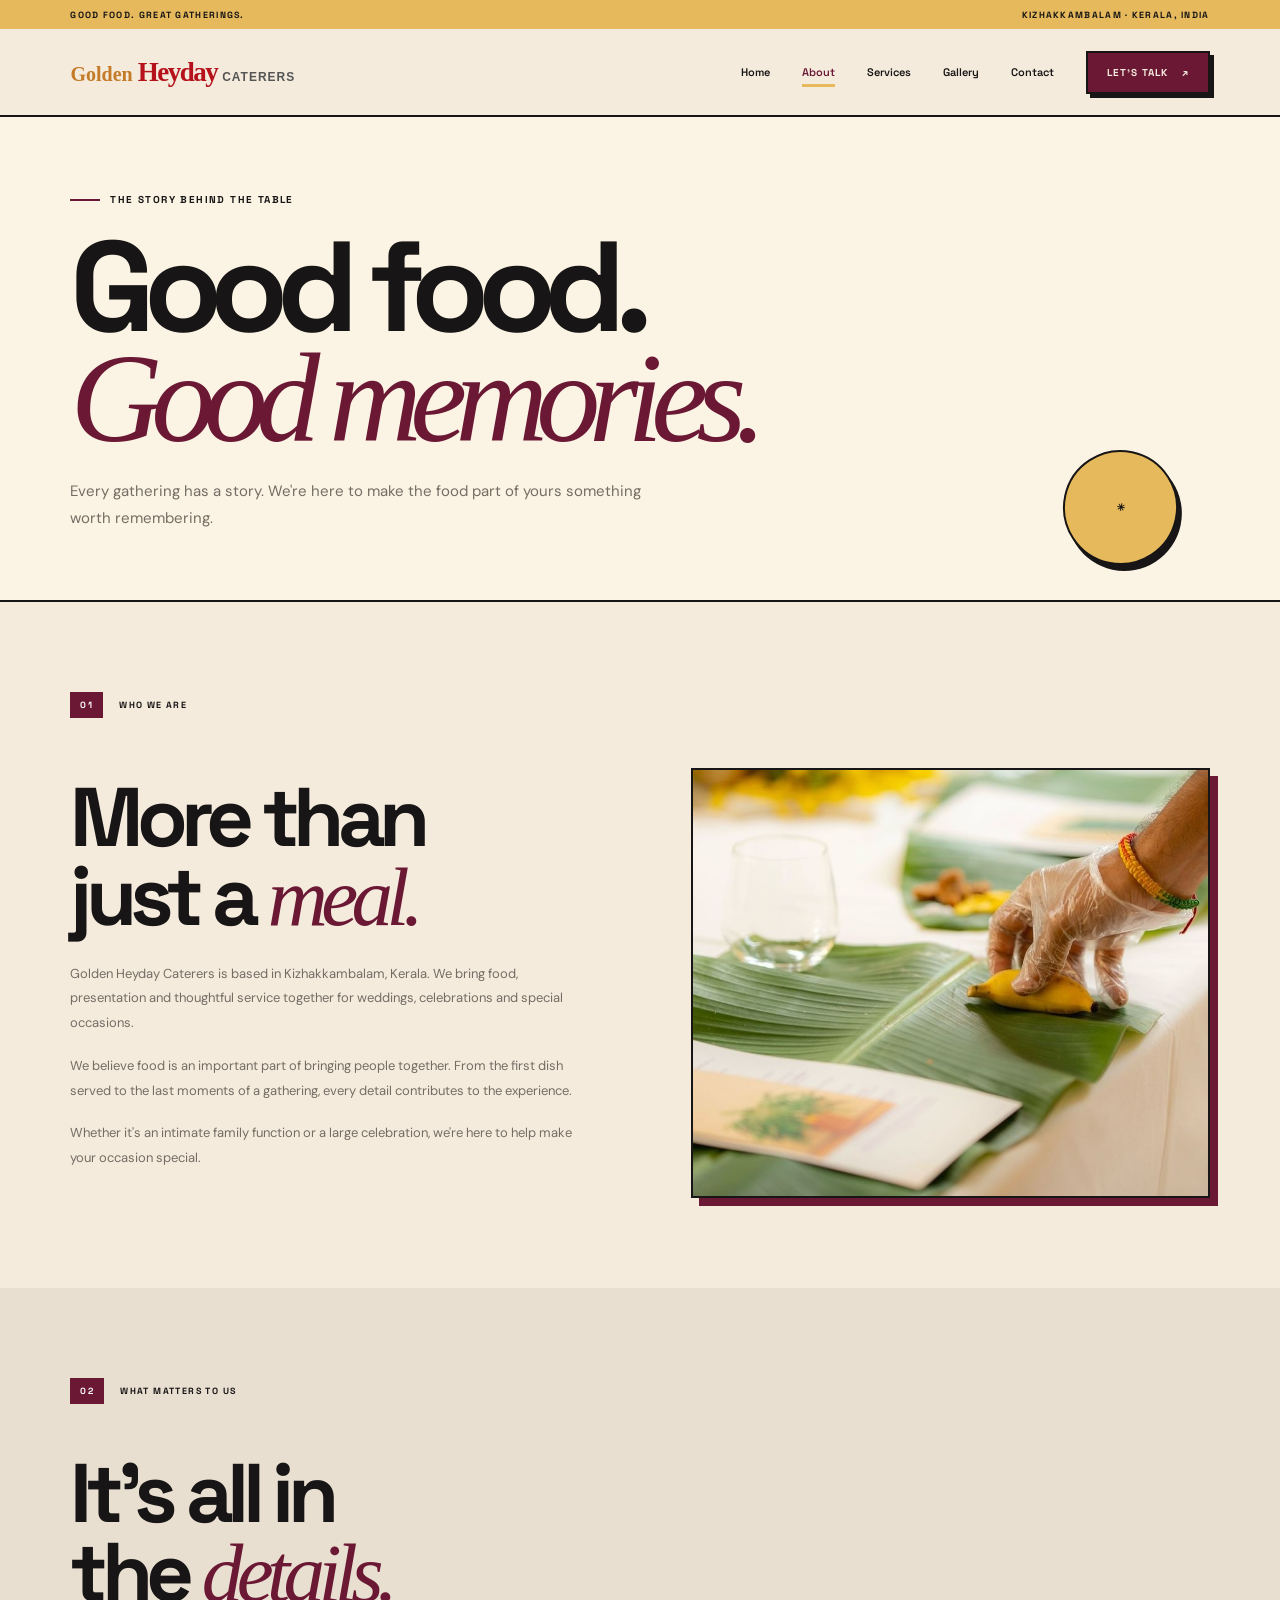
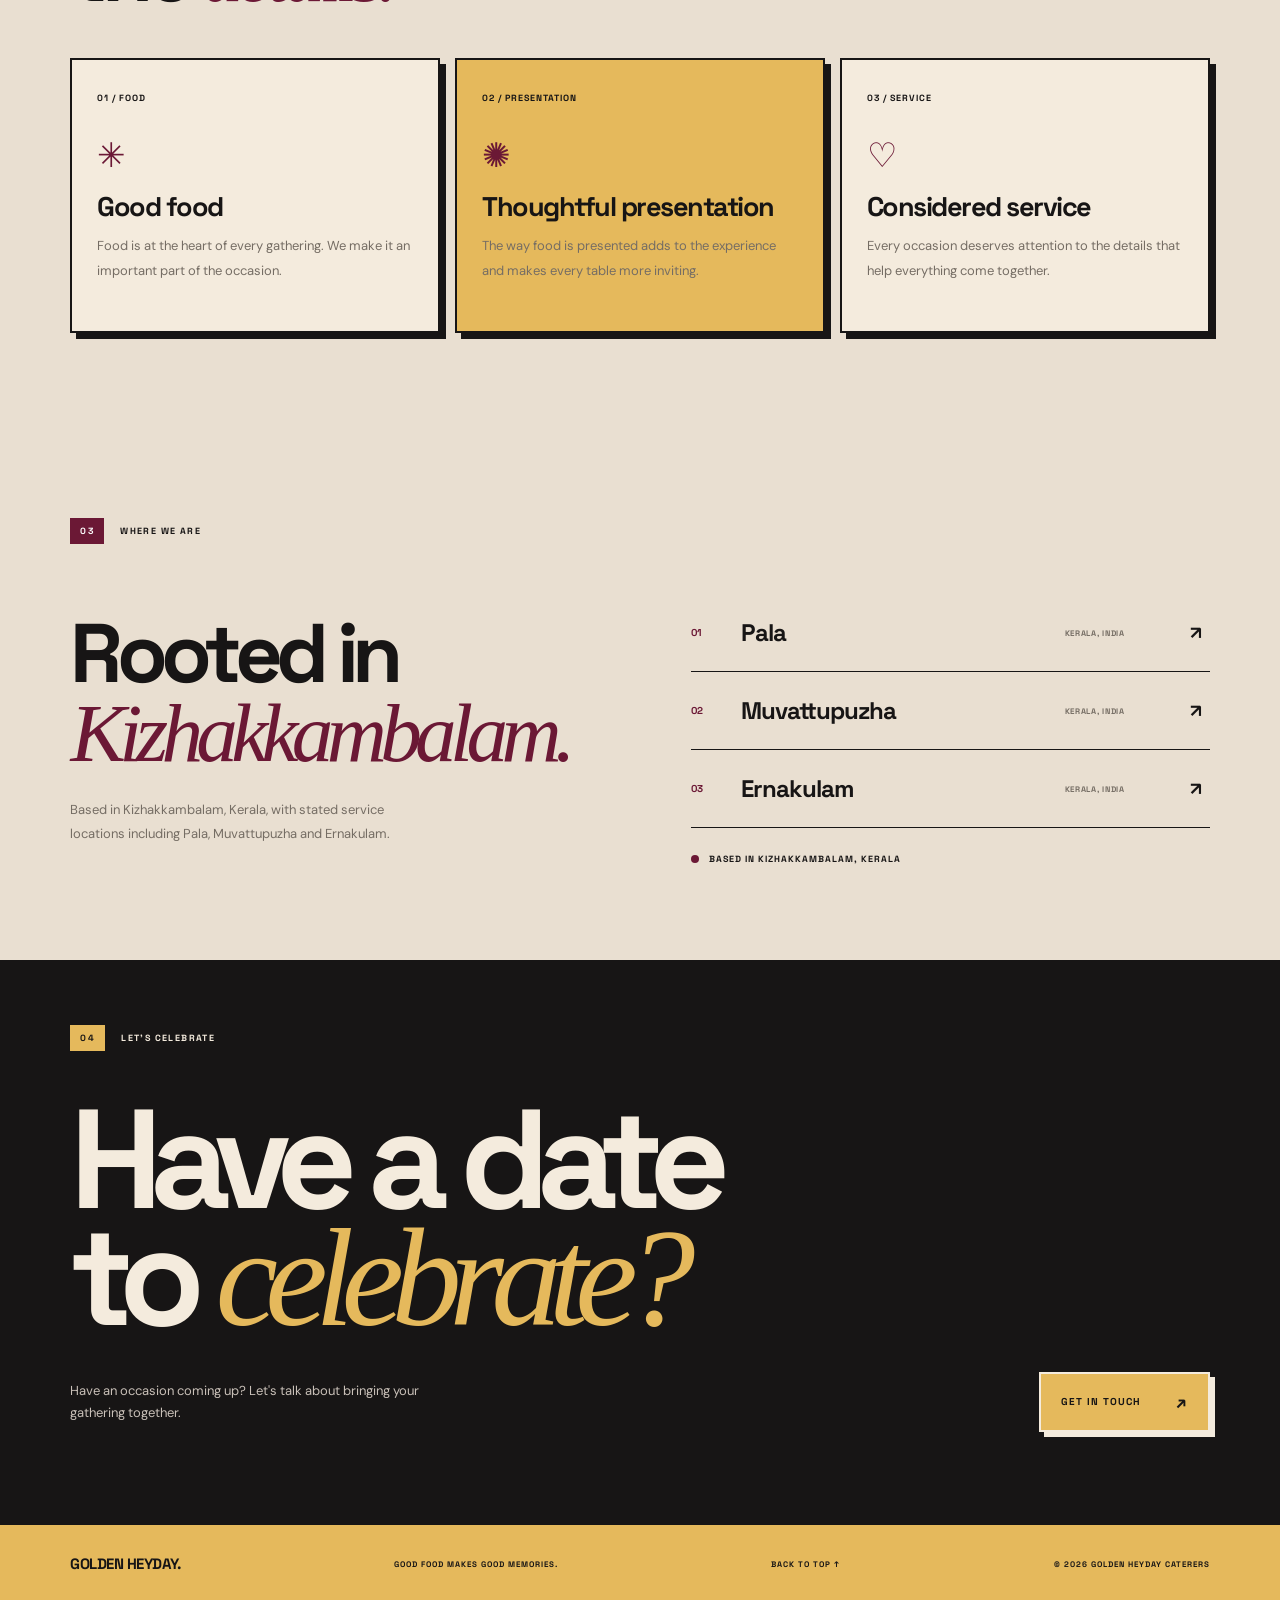
==== about.html @ 14d5cf09 "Initial commit" ====
<!DOCTYPE html>
<html lang="en">
<head>
  <meta charset="UTF-8">
  <meta name="viewport" content="width=device-width, initial-scale=1.0">
  <meta name="description" content="Get to know Golden Heyday Caterers, based in Kizhakkambalam, Kerala.">
  <title>About Us | Golden Heyday Caterers</title>

  <link rel="preconnect" href="https://fonts.googleapis.com">
  <link rel="preconnect" href="https://fonts.gstatic.com" crossorigin>
  <link href="https://fonts.googleapis.com/css2?family=Bree+Serif&family=DM+Sans:wght@400;500;600;700&family=Space+Grotesk:wght@400;500;600;700&display=swap" rel="stylesheet">
  <link rel="stylesheet" href="css/style.css">
</head>
<body>

  <div class="announcement-bar">
    <span>GOOD FOOD. GREAT GATHERINGS.</span>
    <span class="announcement-location">KIZHAKKAMBALAM · KERALA, INDIA</span>
  </div>

  <header class="site-header" id="top">
    <a href="index.html" class="brand">
      <span class="brand-golden">Golden</span>
      <span class="brand-heyday">Heyday</span>
      <span class="brand-caterers">CATERERS</span>
    </a>

    <button class="menu-toggle" aria-label="Open navigation" aria-expanded="false" aria-controls="main-nav">
      <span></span><span></span>
    </button>

    <nav class="main-nav" id="main-nav">
      <a href="index.html">Home</a>
      <a href="about.html" class="active" aria-current="page">About</a>
      <a href="services.html">Services</a>
      <a href="gallery.html">Gallery</a>
      <a href="contact.html">Contact</a>
      <a class="nav-cta" href="contact.html">LET'S TALK <span>↗</span></a>
    </nav>
  </header>

  <main>
    <section class="page-hero">
      <p class="eyebrow"><span class="eyebrow-line"></span> THE STORY BEHIND THE TABLE</p>
      <h1>Good food.<br><em>Good memories.</em></h1>
      <p class="page-intro">
        Every gathering has a story. We're here to make the food
        part of yours something worth remembering.
      </p>
      <span class="hero-decoration">✳</span>
    </section>

    <section class="content-section">
      <div class="section-kicker">
        <span>01</span><span>WHO WE ARE</span>
      </div>

      <div class="two-column">
        <div>
          <h2>More than<br>just a <em>meal.</em></h2>
          <p>
            Golden Heyday Caterers is based in Kizhakkambalam, Kerala.
            We bring food, presentation and thoughtful service together
            for weddings, celebrations and special occasions.
          </p>
          <p>
            We believe food is an important part of bringing people
            together. From the first dish served to the last moments
            of a gathering, every detail contributes to the experience.
          </p>
          <p>
            Whether it's an intimate family function or a large
            celebration, we're here to help make your occasion special.
          </p>
        </div>

        <div class="editorial-image">
          <img src="images/057da8043b5d53d07769b2886df95674.jpg"
               alt="An elegantly arranged event table">
        </div>
      </div>
    </section>

    <section class="content-section" style="background:#E9DFD1;">
      <div class="section-kicker">
        <span>02</span><span>WHAT MATTERS TO US</span>
      </div>

      <h2>It's all in<br>the <em>details.</em></h2>

      <div class="service-grid" style="margin-top:45px;">
        <article class="service-card">
          <span class="card-number">01 / FOOD</span>
          <div class="service-icon">✳</div>
          <h3>Good food</h3>
          <p>
            Food is at the heart of every gathering.
            We make it an important part of the occasion.
          </p>
        </article>

        <article class="service-card lime-card">
          <span class="card-number">02 / PRESENTATION</span>
          <div class="service-icon">✺</div>
          <h3>Thoughtful presentation</h3>
          <p>
            The way food is presented adds to the experience
            and makes every table more inviting.
          </p>
        </article>

        <article class="service-card">
          <span class="card-number">03 / SERVICE</span>
          <div class="service-icon">♡</div>
          <h3>Considered service</h3>
          <p>
            Every occasion deserves attention to the details
            that help everything come together.
          </p>
        </article>
      </div>
    </section>

    <section class="locations section-pad">
      <div class="section-kicker">
        <span>03</span><span>WHERE WE ARE</span>
      </div>

      <div class="locations-layout">
        <div>
          <h2>Rooted in<br><em>Kizhakkambalam.</em></h2>
          <p class="locations-intro">
            Based in Kizhakkambalam, Kerala, with stated service
            locations including Pala, Muvattupuzha and Ernakulam.
          </p>
        </div>

        <div class="location-list">
          <div class="location-row">
            <span>01</span><strong>Pala</strong><span>KERALA, INDIA</span><b>↗</b>
          </div>
          <div class="location-row">
            <span>02</span><strong>Muvattupuzha</strong><span>KERALA, INDIA</span><b>↗</b>
          </div>
          <div class="location-row">
            <span>03</span><strong>Ernakulam</strong><span>KERALA, INDIA</span><b>↗</b>
          </div>
          <div class="base-note">
            <span class="pin-dot"></span>
            BASED IN KIZHAKKAMBALAM, KERALA
          </div>
        </div>
      </div>
    </section>

    <section class="contact section-pad">
      <div class="section-kicker light">
        <span>04</span><span>LET'S CELEBRATE</span>
      </div>

      <h2>Have a date<br>to <em>celebrate?</em></h2>

      <div class="contact-bottom">
        <p>
          Have an occasion coming up? Let's talk about
          bringing your gathering together.
        </p>
        <a class="contact-button" href="contact.html">
          GET IN TOUCH <span>↗</span>
        </a>
      </div>
    </section>
  </main>

  <footer class="site-footer">
    <a class="footer-brand" href="index.html">GOLDEN HEYDAY<span>.</span></a>
    <span>GOOD FOOD MAKES GOOD MEMORIES.</span>
    <a href="#top">BACK TO TOP ↑</a>
    <small>© <span id="year"></span> GOLDEN HEYDAY CATERERS</small>
  </footer>

  <script src="js/script.js"></script>
</body>
</html>
---- css/style.css ----
:root {
  --paper: #F4EBDD;
  --burgundy: #6B1835;
  --gold: #E5B95C;
  --lime: #E5B95C;
  --ink: #171515;
  --muted: #756D64;
  --line: #CFC5B7;
  --display: 'Space Grotesk', sans-serif;
  --body: 'DM Sans', sans-serif;
}

/* RESET */

* {
  margin: 0;
  padding: 0;
  box-sizing: border-box;
}

html {
  scroll-behavior: smooth;
}

body {
  background: var(--paper);
  color: var(--ink);
  font-family: var(--body);
  overflow-x: hidden;
}

a {
  text-decoration: none;
  color: inherit;
}

img {
  display: block;
  width: 100%;
  object-fit: cover;
}

h1, h2, h3 {
  font-family: var(--display);
}

.section-pad {
  padding: 90px 5.5%;
}

/* ANNOUNCEMENT BAR */

.announcement-bar {
  min-height: 29px;
  padding: 0 5.5%;
  background: var(--lime);
  display: flex;
  justify-content: space-between;
  align-items: center;
  gap: 15px;
  font: 700 9px var(--display);
  letter-spacing: 1.3px;
}

/* NAVBAR */

.site-header {
  min-height: 88px;
  padding: 0 5.5%;
  display: flex;
  align-items: center;
  justify-content: space-between;
  border-bottom: 2px solid var(--ink);
  background: var(--paper);
  position: relative;
  z-index: 10;
}

.brand {
  display: flex;
  align-items: baseline;
  gap: 0 5px;
  white-space: nowrap;
  text-decoration: none;
}

.brand-golden {
  font-family: Georgia, serif;
  font-size: 20px;
  font-weight: bold;
  color: #C47A27;
}

.brand-heyday {
  font-family: Georgia, serif;
  font-size: 27px;
  font-weight: 900;
  color: #B5121B;
  letter-spacing: -1.5px;
}

.brand-caterers {
  font-family: Arial, sans-serif;
  font-size: 12px;
  font-weight: bold;
  color: #555;
  letter-spacing: 1px;
}

.main-nav {
  display: flex;
  align-items: center;
  gap: 32px;
}

.main-nav > a:not(.nav-cta) {
  font: 600 11px var(--display);
  transition: color .2s;
}

.main-nav > a:not(.nav-cta):hover {
  color: var(--burgundy);
}

.main-nav a.active:not(.nav-cta) {
  color: var(--burgundy);
  position: relative;
}

.main-nav a.active:not(.nav-cta)::after {
  content: "";
  position: absolute;
  left: 0;
  right: 0;
  bottom: -8px;
  height: 3px;
  background: var(--lime);
}

.nav-cta {
  background: var(--burgundy);
  color: var(--paper);
  padding: 13px 19px;
  font: 700 10px var(--display);
  letter-spacing: 1px;
  border: 2px solid var(--ink);
  box-shadow: 4px 4px 0 var(--ink);
  transition: .2s;
}

.nav-cta:hover {
  transform: translate(3px, 3px);
  box-shadow: 1px 1px 0 var(--ink);
}

.nav-cta span {
  margin-left: 10px;
}

.menu-toggle {
  display: none;
}

/* HOMEPAGE HERO */

.hero {
  min-height: 620px;
  display: grid;
  grid-template-columns: 1fr 1fr;
  align-items: center;
  position: relative;
  gap: 30px;
  padding: 65px 5.5% 75px;
}

.hero-copy {
  padding-left: 2%;
}

.eyebrow {
  display: flex;
  align-items: center;
  gap: 10px;
  font: 700 10px var(--display);
  letter-spacing: 1.4px;
  margin-bottom: 32px;
}

.eyebrow-line {
  width: 30px;
  height: 2px;
  background: var(--burgundy);
}

.hero h1 {
  font-size: clamp(85px, 12vw, 155px);
  line-height: .79;
  letter-spacing: -.1em;
  margin-bottom: 42px;
}

.highlight-word {
  color: var(--burgundy);
  font-family: Georgia, serif;
  font-weight: 400;
  font-style: italic;
  letter-spacing: -.08em;
}

.hero-star {
  display: inline-block;
  font-size: 35px;
  color: var(--burgundy);
  vertical-align: top;
  margin-left: 15px;
}

.hero-bottom {
  display: flex;
  align-items: center;
  justify-content: space-between;
  gap: 20px;
  max-width: 440px;
}

.hero-description {
  max-width: 300px;
  font-size: 13px;
  line-height: 1.7;
  color: var(--muted);
}

.round-link {
  width: 52px;
  height: 52px;
  flex-shrink: 0;
  border-radius: 50%;
  border: 2px solid var(--ink);
  display: grid;
  place-items: center;
  font-size: 24px;
  background: var(--lime);
  box-shadow: 4px 4px 0 var(--ink);
  transition: .2s;
}

.round-link:hover {
  transform: translate(3px, 3px);
  box-shadow: 1px 1px 0 var(--ink);
}

.hero-visual {
  position: relative;
  width: 90%;
  margin-left: auto;
}

.photo-frame {
  border: 2px solid var(--ink);
  overflow: hidden;
}

.hero-photo {
  height: 630px;
  box-shadow: 9px 9px 0 var(--burgundy);
}

.hero-photo img {
  height: 100%;
}

.hero-sticker {
  position: absolute;
  top: 30px;
  left: -42px;
  width: 110px;
  height: 110px;
  background: var(--lime);
  border: 2px solid var(--ink);
  border-radius: 50%;
  display: flex;
  flex-direction: column;
  align-items: center;
  justify-content: center;
  font: 700 8px var(--display);
  text-align: center;
  transform: rotate(-12deg);
  box-shadow: 4px 4px 0 var(--ink);
}

.hero-sticker strong {
  font-size: 25px;
  color: var(--burgundy);
}

.hero-caption {
  display: flex;
  justify-content: space-between;
  gap: 10px;
  margin-top: 18px;
  font: 700 9px var(--display);
  letter-spacing: 1px;
}

.hero-side-note {
  position: absolute;
  right: 1.5%;
  top: 50%;
  writing-mode: vertical-rl;
  font: 700 8px var(--display);
  letter-spacing: 2px;
}

/* TICKER */

.ticker {
  background: var(--burgundy);
  color: var(--paper);
  padding: 19px 0;
  overflow: hidden;
  border-top: 2px solid var(--ink);
  border-bottom: 2px solid var(--ink);
}

.ticker-track {
  display: flex;
  align-items: center;
  justify-content: space-around;
  gap: 40px;
  white-space: nowrap;
  font: 700 17px var(--display);
  letter-spacing: 1px;
}

.ticker-track b {
  color: var(--lime);
  font-size: 22px;
}

/* SECTION LABELS */

.section-kicker {
  display: flex;
  align-items: center;
  gap: 16px;
  font: 700 9px var(--display);
  letter-spacing: 1.4px;
  margin-bottom: 50px;
}

.section-kicker span:first-child {
  background: var(--burgundy);
  color: white;
  padding: 7px 10px;
}

.section-kicker.light {
  color: var(--paper);
}

.section-kicker.light span:first-child {
  background: var(--lime);
  color: var(--ink);
}

/* HOMEPAGE ABOUT */

.about {
  padding-top: 110px;
  padding-bottom: 100px;
}

.about-grid {
  display: grid;
  grid-template-columns: 1.1fr .9fr;
  gap: 10%;
  align-items: start;
  margin-bottom: 60px;
}

h2 {
  font-size: clamp(48px, 6.5vw, 85px);
  line-height: .95;
  letter-spacing: -.08em;
}

h2 em {
  color: var(--burgundy);
  font-family: Georgia, serif;
  font-weight: 400;
}

.about-copy {
  padding-top: 5px;
}

.large-copy {
  font-size: 19px;
  line-height: 1.6;
  margin-bottom: 22px;
}

.about-copy > p:not(.large-copy) {
  font-size: 12px;
  line-height: 1.8;
  color: var(--muted);
  margin-bottom: 25px;
}

.text-link {
  display: inline-flex;
  align-items: center;
  gap: 25px;
  padding: 12px 0;
  border-bottom: 2px solid var(--burgundy);
  color: var(--burgundy);
  font: 700 10px var(--display);
  letter-spacing: 1px;
  transition: gap .2s;
}

.text-link:hover {
  gap: 35px;
}

.about-image {
  height: 400px;
  position: relative;
}

.about-image img {
  height: 100%;
}

.image-label {
  position: absolute;
  bottom: 0;
  left: 0;
  background: var(--lime);
  border-top: 2px solid var(--ink);
  border-right: 2px solid var(--ink);
  padding: 12px 18px;
  font: 700 9px var(--display);
  letter-spacing: 1px;
}

/* HOMEPAGE SERVICES */

.services {
  background: var(--burgundy);
  color: var(--paper);
  padding-top: 95px;
  padding-bottom: 90px;
}

.services-heading,
.gallery-heading {
  display: flex;
  justify-content: space-between;
  align-items: end;
  gap: 30px;
  margin-bottom: 45px;
}

.services-heading h2 {
  font-size: clamp(55px, 7vw, 90px);
}

.services-heading h2 em {
  color: var(--lime);
}

.services-heading > p,
.gallery-heading p {
  max-width: 260px;
  font-size: 12px;
  line-height: 1.7;
  color: var(--muted);
}

.services-heading > p {
  color: #e1d4d0;
}

.service-grid {
  display: grid;
  grid-template-columns: repeat(3, 1fr);
  gap: 15px;
}

.service-card {
  min-height: 275px;
  padding: 25px;
  background: var(--paper);
  color: var(--ink);
  border: 2px solid var(--ink);
  box-shadow: 6px 6px 0 var(--ink);
  transition: transform .2s;
}

.service-card:hover {
  transform: translateY(-7px);
}

.service-card.lime-card {
  background: var(--lime);
}

.card-number {
  font: 700 9px var(--display);
  letter-spacing: 1px;
}

.service-icon {
  font-size: 34px;
  color: var(--burgundy);
  margin: 27px 0 15px;
}

.service-card h3 {
  font-size: 27px;
  line-height: 1;
  letter-spacing: -1.5px;
  margin-bottom: 14px;
}

.service-card p {
  font-size: 11px;
  line-height: 1.7;
  color: var(--muted);
}

.wide-card {
  grid-column: span 2;
}

.wide-card-content {
  display: flex;
  justify-content: space-between;
  gap: 20px;
}

.wide-card-content > div {
  min-width: 45%;
}

.wide-card-content p {
  max-width: 240px;
  font-size: 12px;
  line-height: 1.7;
  align-self: center;
}

.custom-card {
  background: var(--lime);
}

/* HOMEPAGE GALLERY */

.gallery {
  padding-top: 100px;
  padding-bottom: 100px;
}

.gallery-heading h2 {
  font-size: clamp(55px, 7vw, 90px);
}

.gallery-grid {
  display: grid;
  grid-template-columns: 1.1fr .9fr;
  grid-template-rows: 240px 240px;
  gap: 15px;
  margin-bottom: 35px;
}

.gallery-item {
  position: relative;
  overflow: hidden;
  border: 2px solid var(--ink);
  background: var(--ink);
}

.gallery-item img {
  height: 100%;
  transition: transform .5s;
}

.gallery-item:hover img {
  transform: scale(1.06);
}

.gallery-tall {
  grid-row: span 2;
}

.gallery-small,
.gallery-wide {
  height: 240px;
}

.gallery-item figcaption {
  position: absolute;
  bottom: 0;
  left: 0;
  right: 0;
  padding: 13px 15px;
  background: var(--lime);
  border-top: 2px solid var(--ink);
  display: flex;
  justify-content: space-between;
  gap: 10px;
  font: 700 9px var(--display);
  letter-spacing: 1px;
}

/* LOCATIONS */

.locations {
  background: #E9DFD1;
  padding-top: 95px;
  padding-bottom: 95px;
}

.locations-layout {
  display: grid;
  grid-template-columns: 1fr 1fr;
  gap: 9%;
  align-items: center;
}

.locations-intro {
  font-size: 13px;
  line-height: 1.8;
  color: var(--muted);
  max-width: 320px;
  margin-top: 25px;
}

.location-row {
  display: grid;
  grid-template-columns: 35px 1fr 110px 20px;
  align-items: center;
  gap: 15px;
  border-bottom: 1.5px solid var(--ink);
  padding: 23px 0;
}

.location-row > span:first-child {
  font: 700 10px var(--display);
  color: var(--burgundy);
}

.location-row strong {
  font: 700 24px var(--display);
  letter-spacing: -1px;
}

.location-row > span:nth-child(3) {
  font: 700 8px var(--display);
  letter-spacing: .7px;
  color: var(--muted);
}

.location-row b {
  font-size: 18px;
}

.base-note {
  display: flex;
  align-items: center;
  gap: 10px;
  margin-top: 25px;
  font: 700 9px var(--display);
  letter-spacing: 1px;
}

.pin-dot {
  width: 8px;
  height: 8px;
  border-radius: 50%;
  background: var(--burgundy);
}

/* CONTACT SECTION */

.contact {
  background: var(--ink);
  color: var(--paper);
  padding-top: 65px;
  padding-bottom: 45px;
  position: relative;
  overflow: hidden;
}

.contact-top {
  display: flex;
  justify-content: space-between;
}

.contact-spark {
  font-size: 55px;
  color: var(--lime);
  line-height: 1;
}

.contact h2 {
  font-size: clamp(70px, 11vw, 145px);
  line-height: .83;
  margin: 30px 0 35px;
  letter-spacing: -.09em;
}

.contact h2 em {
  color: var(--lime);
}

.contact-bottom {
  display: flex;
  justify-content: space-between;
  align-items: center;
  gap: 30px;
  margin-bottom: 48px;
}

.contact-bottom p {
  font-size: 13px;
  line-height: 1.7;
  max-width: 350px;
  color: #c9c0b8;
}

.contact-button {
  display: inline-flex;
  align-items: center;
  gap: 35px;
  background: var(--lime);
  color: var(--ink);
  border: 2px solid var(--paper);
  box-shadow: 5px 5px 0 var(--paper);
  padding: 17px 20px;
  font: 700 10px var(--display);
  letter-spacing: 1px;
  transition: .2s;
}

.contact-button:hover {
  transform: translate(3px, 3px);
  box-shadow: 1px 1px 0 var(--paper);
}

.contact-button span {
  font-size: 17px;
}

.contact-details {
  display: flex;
  flex-wrap: wrap;
  gap: 30px;
  border-top: 1px solid #57504b;
  padding-top: 22px;
}

.contact-details a {
  font: 600 9px var(--display);
  letter-spacing: 1px;
  color: #e2d9d0;
}

.contact-details a:hover {
  color: var(--lime);
}

/* FOOTER */

.site-footer {
  min-height: 78px;
  padding: 18px 5.5%;
  display: flex;
  align-items: center;
  justify-content: space-between;
  gap: 20px;
  background: var(--lime);
  font: 700 8px var(--display);
  letter-spacing: 1px;
}

.footer-brand {
  font-size: 15px;
  letter-spacing: -.5px;
}

.site-footer small {
  font-size: 8px;
}

/* INNER PAGE HERO */

.page-hero {
  background: #FBF4E4;
  padding: 76px 5.5% 68px;
  border-bottom: 2px solid var(--ink);
  position: relative;
  overflow: hidden;
}

.page-hero .eyebrow {
  margin-bottom: 26px;
}

.page-hero h1 {
  font-size: clamp(64px, 10vw, 132px);
  line-height: .86;
  letter-spacing: -.09em;
  margin: 0;
  max-width: 1000px;
}

.page-hero h1 em {
  font-family: Georgia, serif;
  font-weight: 400;
  color: var(--burgundy);
}

.page-intro {
  max-width: 600px;
  margin-top: 25px;
  font-size: 15px;
  line-height: 1.8;
  color: var(--muted);
}

.hero-decoration {
  position: absolute;
  right: 8%;
  bottom: 35px;
  width: 115px;
  height: 115px;
  border: 2px solid var(--ink);
  border-radius: 50%;
  background: var(--lime);
  display: grid;
  place-items: center;
  text-align: center;
  font: 700 10px var(--display);
  transform: rotate(12deg);
  box-shadow: 5px 5px 0 var(--ink);
}

/* INNER PAGE CONTENT */

.content-section {
  padding: 90px 5.5%;
}

.content-section h2 {
  margin-bottom: 25px;
}

.content-section p {
  font-size: 13px;
  line-height: 1.9;
  color: var(--muted);
  margin-bottom: 18px;
}

.two-column {
  display: grid;
  grid-template-columns: 1fr 1fr;
  align-items: center;
  gap: 9%;
}

.editorial-image {
  height: 430px;
  border: 2px solid var(--ink);
  box-shadow: 8px 8px 0 var(--burgundy);
  overflow: hidden;
}

.editorial-image img {
  width: 100%;
  height: 100%;
  object-fit: cover;
}

.content-highlight {
  background: #E9DFD1;
}

.content-highlight h2 em {
  color: var(--burgundy);
}

/* INNER SERVICES PAGE */

.service-page-grid {
  display: grid;
  grid-template-columns: repeat(3, 1fr);
  gap: 18px;
}

.service-page-card {
  min-height: 300px;
  padding: 28px;
  background: var(--paper);
  border: 2px solid var(--ink);
  box-shadow: 6px 6px 0 var(--ink);
  display: flex;
  flex-direction: column;
  justify-content: space-between;
  transition: transform .2s;
}

.service-page-card:hover {
  transform: translateY(-6px);
}

.service-page-card:nth-child(even) {
  background: var(--lime);
}

.service-page-card .card-number {
  color: var(--burgundy);
}

.service-page-card h3 {
  font-size: 30px;
  line-height: 1.05;
  letter-spacing: -1.5px;
  margin: 25px 0 12px;
}

.service-page-card p {
  font-size: 12px;
  line-height: 1.8;
  color: var(--muted);
}

.menu-note {
  margin-top: 55px;
  padding: 30px;
  background: var(--burgundy);
  color: var(--paper);
  border: 2px solid var(--ink);
  box-shadow: 6px 6px 0 var(--ink);
}

.menu-note h3 {
  font-size: 27px;
  margin-bottom: 12px;
}

.menu-note p {
  color: #e1d4d0;
  font-size: 13px;
  line-height: 1.8;
}

/* INNER GALLERY PAGE */

.gallery-page-grid {
  display: grid;
  grid-template-columns: repeat(2, 1fr);
  gap: 20px;
}

.gallery-page-grid .gallery-item {
  height: 350px;
}

.gallery-page-grid .gallery-item:nth-child(3n) {
  grid-column: span 2;
  height: 430px;
}

.gallery-disclaimer {
  margin-top: 30px;
  font-size: 11px;
  color: var(--muted);
  line-height: 1.7;
}

/* INNER CONTACT PAGE */

.contact-page-grid {
  display: grid;
  grid-template-columns: 1fr 1fr;
  gap: 25px;
  align-items: start;
}

.contact-page-grid > div > p {
  max-width: 480px;
}

.contact-actions {
  display: flex;
  flex-wrap: wrap;
  gap: 15px;
  margin-top: 30px;
}

.contact-card {
  background: #E9DFD1;
  border: 2px solid var(--ink);
  box-shadow: 6px 6px 0 var(--ink);
  padding: 30px;
  margin-bottom: 20px;
}

.contact-card h3 {
  font-size: 24px;
  margin-bottom: 15px;
}

.contact-card p,
.contact-card a {
  font-size: 13px;
  line-height: 1.9;
  color: var(--muted);
  overflow-wrap: anywhere;
}

.contact-card a:hover {
  color: var(--burgundy);
}

.contact-actions .contact-button {
  box-shadow: 4px 4px 0 var(--ink);
  border-color: var(--ink);
}

/* RESPONSIVE: TABLETS */

@media (max-width: 1000px) {
  .main-nav {
    gap: 18px;
  }

  .hero {
    grid-template-columns: 1fr 1fr;
    gap: 20px;
  }

  .hero h1 {
    font-size: clamp(70px, 10vw, 110px);
  }

  .hero-photo {
    height: 500px;
  }

  .hero-side-note {
    display: none;
  }

  .about-grid {
    gap: 6%;
  }

  .service-grid,
  .service-page-grid {
    grid-template-columns: repeat(2, 1fr);
  }

  .locations-layout {
    gap: 5%;
  }
}

@media (max-width: 768px) {
  .section-pad {
    padding: 70px 5%;
  }

  .announcement-bar {
    padding: 8px 5%;
    font-size: 8px;
  }

  .site-header {
    min-height: 75px;
    padding: 0 5%;
  }

  .brand-golden {
    font-size: 17px;
  }

  .brand-heyday {
    font-size: 23px;
  }

  .brand-caterers {
    font-size: 10px;
  }

  .menu-toggle {
    display: block;
    border: 2px solid var(--ink);
    background: var(--lime);
    padding: 9px 12px;
    font: 700 11px var(--display);
    cursor: pointer;
  }

  .main-nav {
    display: none;
    position: absolute;
    top: 100%;
    left: 0;
    right: 0;
    background: var(--paper);
    border-bottom: 2px solid var(--ink);
    padding: 25px 5%;
    flex-direction: column;
    align-items: stretch;
    gap: 22px;
  }

  .main-nav.open {
    display: flex;
  }

  .main-nav > a:not(.nav-cta) {
    font-size: 13px;
  }

  .main-nav a.active:not(.nav-cta)::after {
    display: none;
  }

  .nav-cta {
    text-align: center;
  }

  .hero {
    grid-template-columns: 1fr;
    padding: 65px 5% 75px;
    gap: 45px;
  }

  .hero-copy {
    padding-left: 0;
  }

  .hero h1 {
    font-size: clamp(75px, 16vw, 115px);
  }

  .hero-visual {
    width: 90%;
    margin: 0 auto;
  }

  .hero-photo {
    height: 480px;
  }

  .hero-sticker {
    width: 90px;
    height: 90px;
    left: -25px;
  }

  .hero-sticker strong {
    font-size: 21px;
  }

  .about-grid,
  .locations-layout,
  .two-column,
  .contact-page-grid {
    grid-template-columns: 1fr;
    gap: 40px;
  }

  .about-image {
    height: 350px;
  }

  .services-heading,
  .gallery-heading {
    align-items: flex-start;
    flex-direction: column;
    gap: 20px;
  }

  .service-grid,
  .service-page-grid {
    grid-template-columns: repeat(2, 1fr);
  }

  .gallery-grid {
    grid-template-rows: 200px 200px;
  }

  .gallery-small,
  .gallery-wide {
    height: 200px;
  }

  .location-row {
    grid-template-columns: 25px 1fr 90px 15px;
    gap: 10px;
  }

  .location-row strong {
    font-size: 20px;
  }

  .contact h2 {
    font-size: clamp(65px, 13vw, 100px);
  }

  .page-hero {
    padding: 65px 5% 60px;
  }

  .page-hero h1 {
    font-size: clamp(60px, 12vw, 95px);
  }

  .hero-decoration {
    width: 85px;
    height: 85px;
    font-size: 8px;
    right: 5%;
    bottom: 20px;
  }

  .content-section {
    padding: 70px 5%;
  }

  .editorial-image {
    height: 350px;
  }

  .gallery-page-grid .gallery-item,
  .gallery-page-grid .gallery-item:nth-child(3n) {
    height: 300px;
  }
}

/* RESPONSIVE: MOBILE */

@media (max-width: 550px) {
  .announcement-bar {
    font-size: 7px;
    letter-spacing: .7px;
  }

  .brand {
    gap: 0 3px;
  }

  .brand-golden {
    font-size: 15px;
  }

  .brand-heyday {
    font-size: 21px;
  }

  .brand-caterers {
    font-size: 9px;
    letter-spacing: .5px;
  }

  .hero {
    padding-top: 55px;
  }

  .hero h1 {
    font-size: clamp(65px, 17vw, 90px);
  }

  .hero-description {
    font-size: 12px;
  }

  .hero-photo {
    height: 370px;
  }

  .hero-caption {
    font-size: 8px;
  }

  .ticker-track {
    justify-content: flex-start;
    gap: 25px;
    font-size: 14px;
  }

  .about {
    padding-top: 75px;
    padding-bottom: 70px;
  }

  h2 {
    font-size: clamp(45px, 11vw, 65px);
  }

  .large-copy {
    font-size: 16px;
  }

  .about-image {
    height: 280px;
  }

  .services,
  .gallery,
  .locations {
    padding-top: 70px;
    padding-bottom: 70px;
  }

  .service-grid,
  .service-page-grid {
    grid-template-columns: 1fr;
  }

  .service-card {
    min-height: 250px;
  }

  .wide-card {
    grid-column: span 1;
  }

  .wide-card-content {
    flex-direction: column;
  }

  .gallery-grid {
    grid-template-columns: 1fr;
    grid-template-rows: 300px 200px 200px;
  }

  .gallery-tall {
    grid-row: auto;
  }

  .gallery-small,
  .gallery-wide {
    height: 200px;
  }

  .location-row {
    grid-template-columns: 25px 1fr 15px;
    gap: 8px;
  }

  .location-row > span:nth-child(3) {
    display: none;
  }

  .location-row strong {
    font-size: 19px;
  }

  .contact {
    padding-top: 55px;
  }

  .contact h2 {
    font-size: clamp(58px, 14vw, 80px);
  }

  .contact-bottom {
    flex-direction: column;
    align-items: flex-start;
  }

  .contact-details {
    flex-direction: column;
    gap: 15px;
  }

  .site-footer {
    flex-direction: column;
    align-items: flex-start;
    padding: 25px 5%;
    gap: 12px;
  }

  .page-hero {
    padding: 55px 5% 65px;
  }

  .page-hero h1 {
    font-size: clamp(53px, 13vw, 75px);
  }

  .page-intro {
    font-size: 13px;
    max-width: 90%;
  }

  .hero-decoration {
    display: none;
  }

  .content-section {
    padding: 60px 5%;
  }

  .editorial-image {
    height: 280px;
  }

  .gallery-page-grid {
    grid-template-columns: 1fr;
  }

  .gallery-page-grid .gallery-item,
  .gallery-page-grid .gallery-item:nth-child(3n) {
    grid-column: auto;
    height: 280px;
  }

  .contact-card {
    padding: 22px;
  }

  .contact-actions {
    flex-direction: column;
    align-items: stretch;
  }

  .contact-actions .contact-button {
    justify-content: space-between;
  }
}

/* SMALL MOBILE */

@media (max-width: 380px) {
  .brand-golden {
    font-size: 13px;
  }

  .brand-heyday {
    font-size: 19px;
  }

  .brand-caterers {
    font-size: 8px;
  }

  .hero h1 {
    font-size: 62px;
  }

  .hero-photo {
    height: 300px;
  }

  .page-hero h1 {
    font-size: 49px;
  }
}
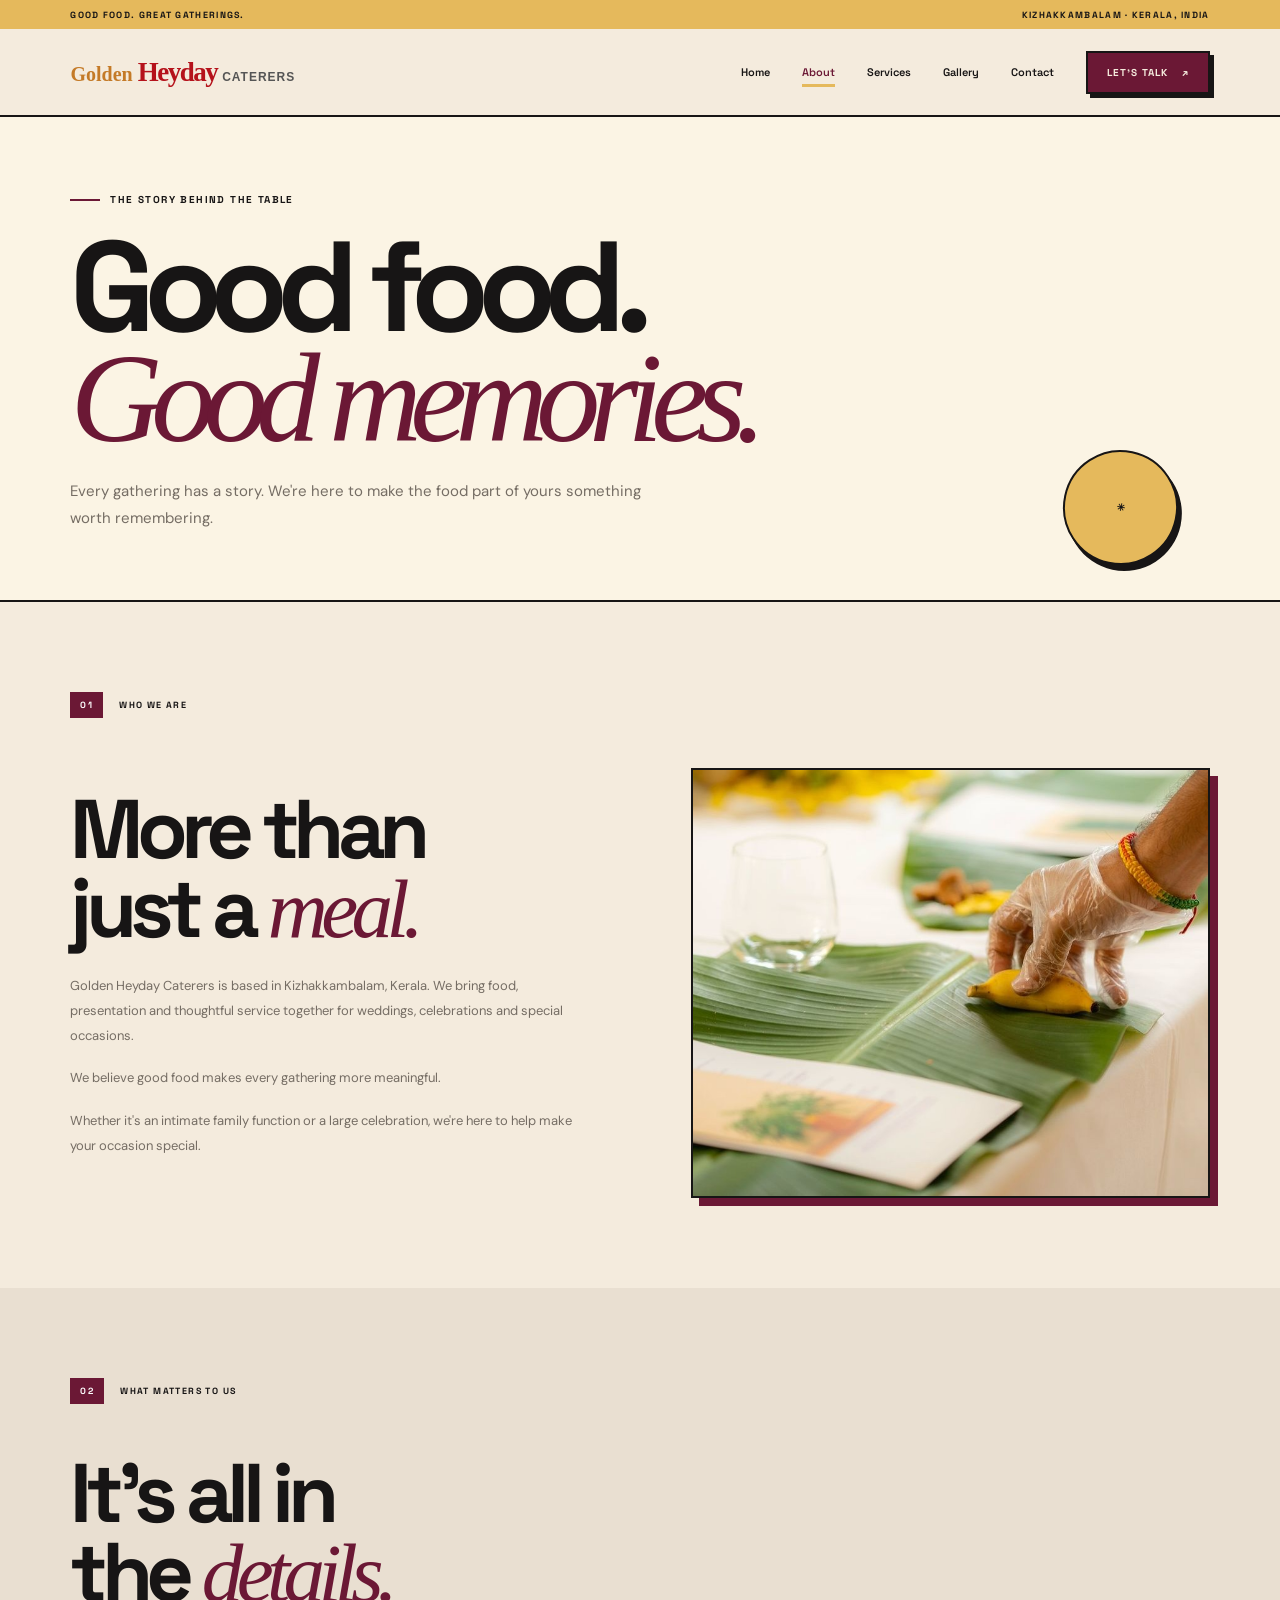
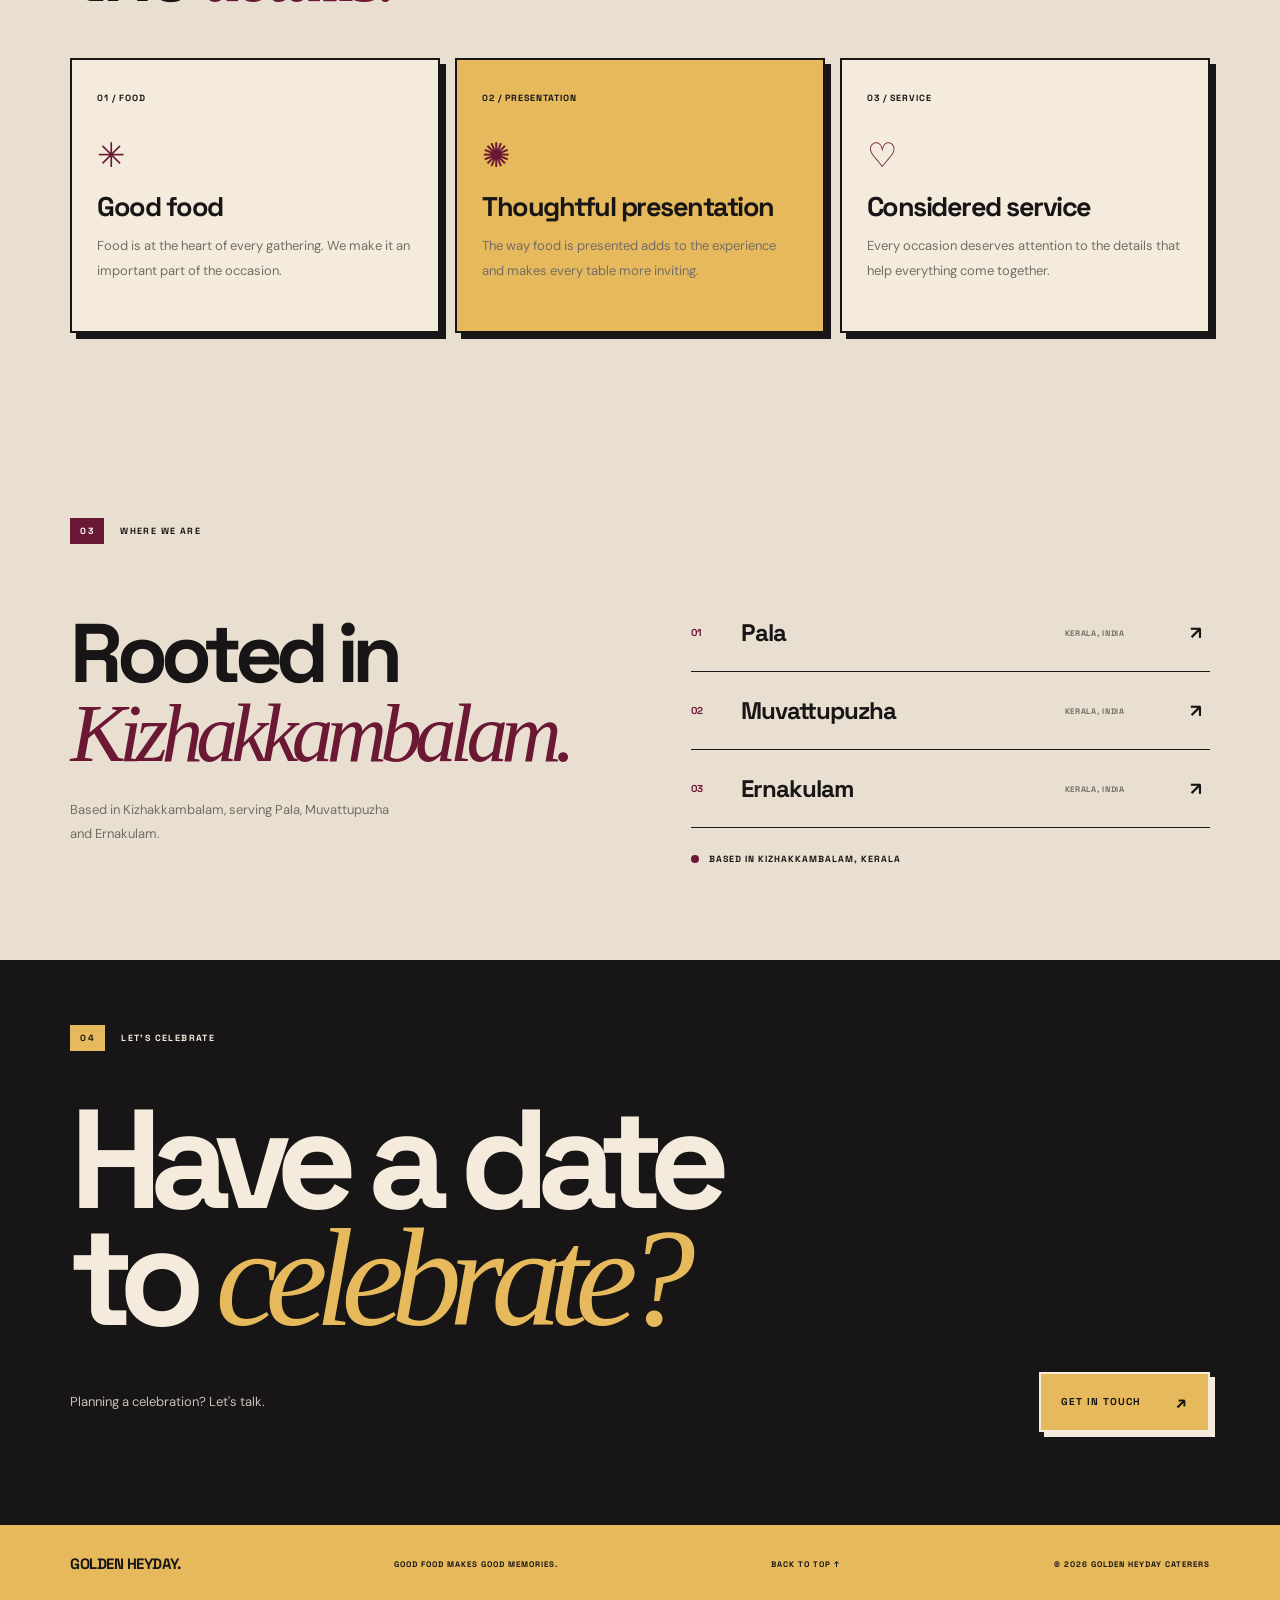
==== commit 89093fc5: "Update website content" ====
--- a/about.html
+++ b/about.html
@@ -65,9 +65,7 @@
             for weddings, celebrations and special occasions.
           </p>
           <p>
-            We believe food is an important part of bringing people
-            together. From the first dish served to the last moments
-            of a gathering, every detail contributes to the experience.
+            We believe good food makes every gathering more meaningful.
           </p>
           <p>
             Whether it's an intimate family function or a large
@@ -131,8 +129,7 @@
         <div>
           <h2>Rooted in<br><em>Kizhakkambalam.</em></h2>
           <p class="locations-intro">
-            Based in Kizhakkambalam, Kerala, with stated service
-            locations including Pala, Muvattupuzha and Ernakulam.
+            Based in Kizhakkambalam, serving Pala, Muvattupuzha and Ernakulam.
           </p>
         </div>
 
@@ -163,8 +160,7 @@
 
       <div class="contact-bottom">
         <p>
-          Have an occasion coming up? Let's talk about
-          bringing your gathering together.
+          Planning a celebration? Let's talk.
         </p>
         <a class="contact-button" href="contact.html">
           GET IN TOUCH <span>↗</span>
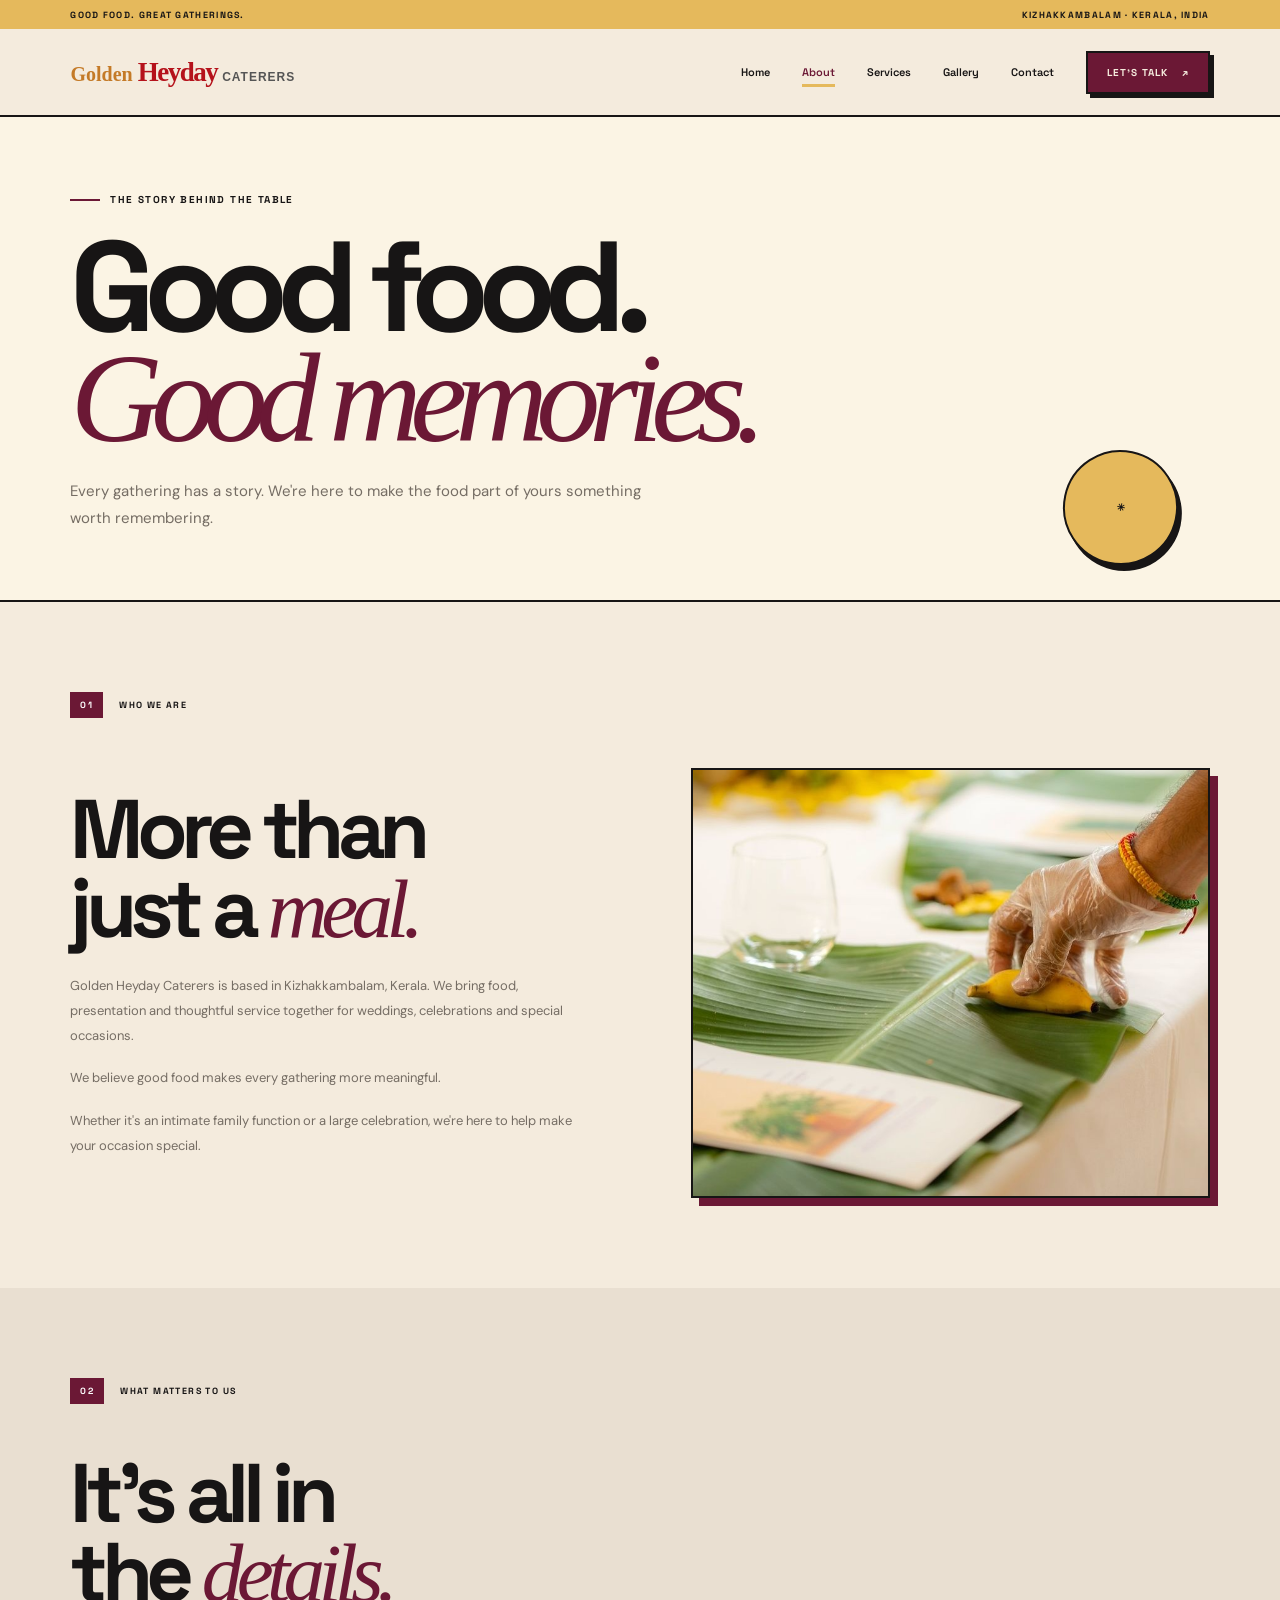
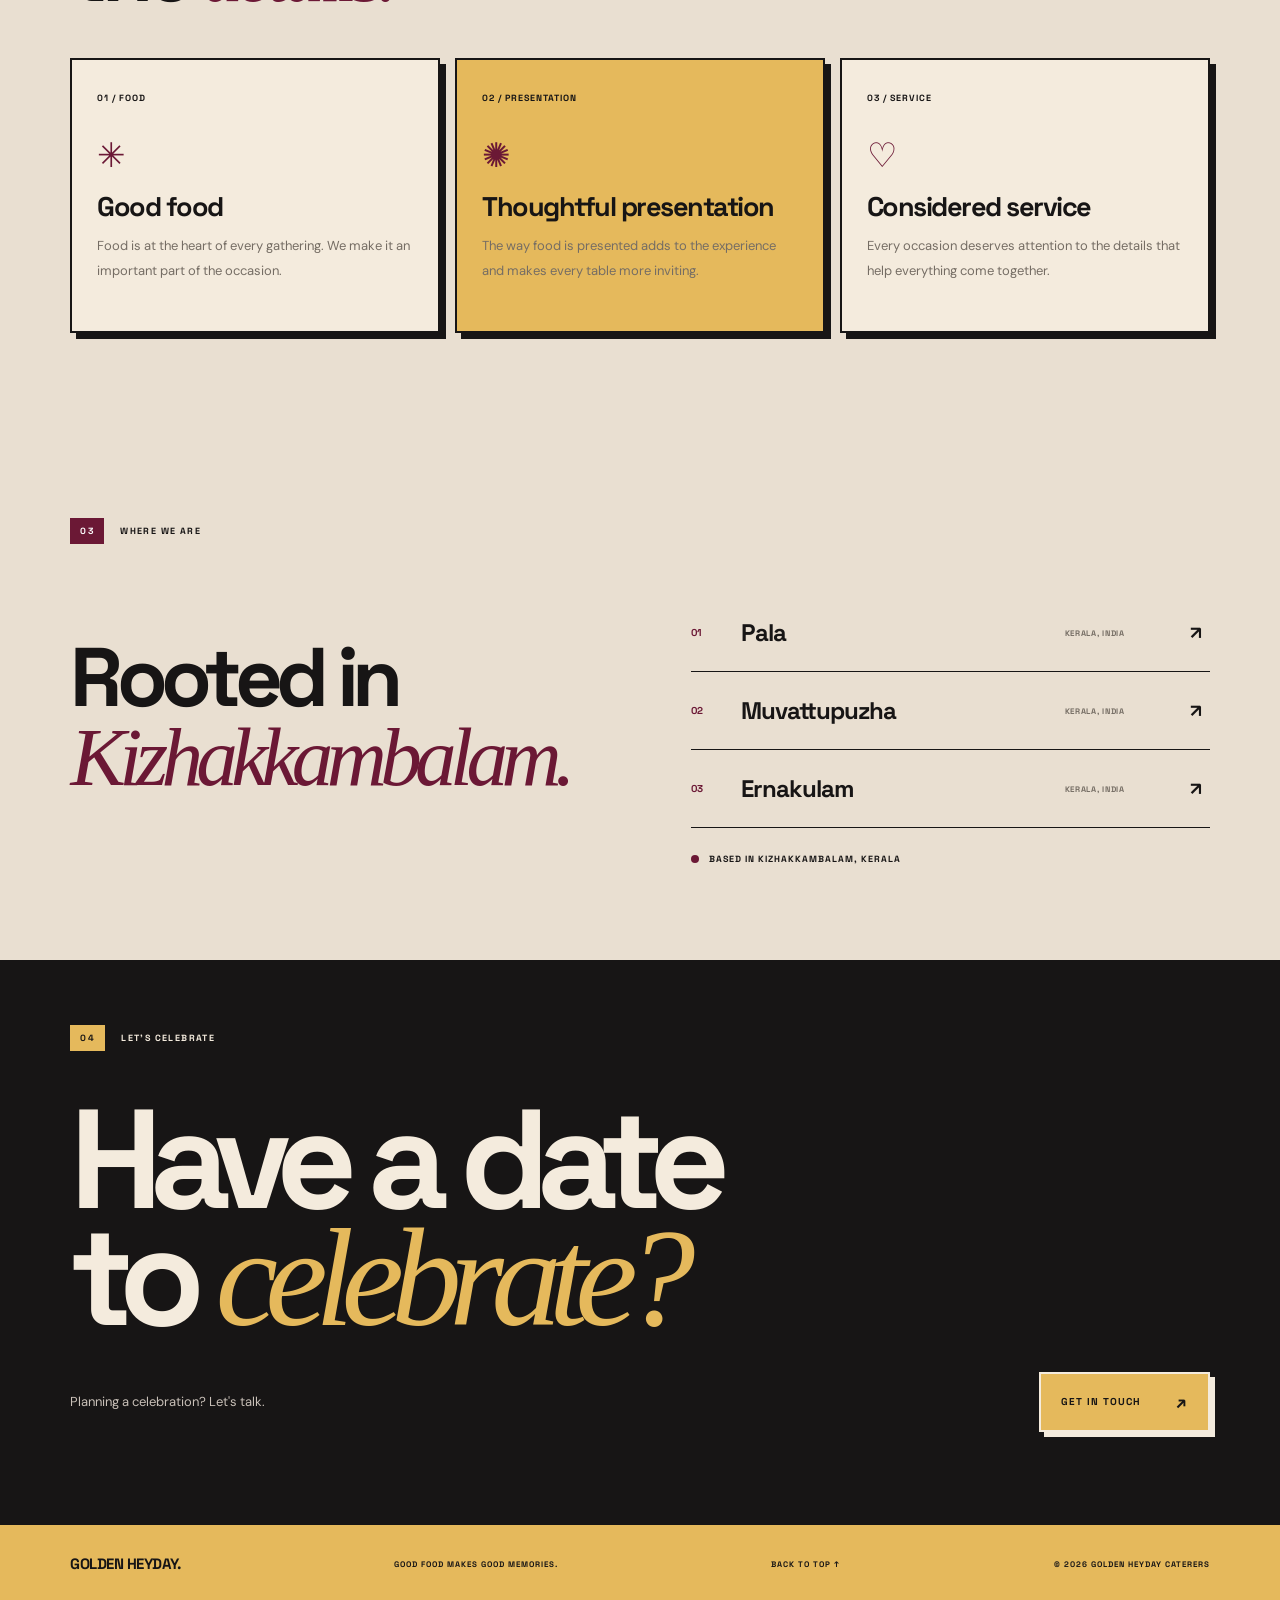
==== commit 34c1eba5: "Update website content" ====
--- a/about.html
+++ b/about.html
@@ -129,7 +129,6 @@
         <div>
           <h2>Rooted in<br><em>Kizhakkambalam.</em></h2>
           <p class="locations-intro">
-            Based in Kizhakkambalam, serving Pala, Muvattupuzha and Ernakulam.
           </p>
         </div>
 
